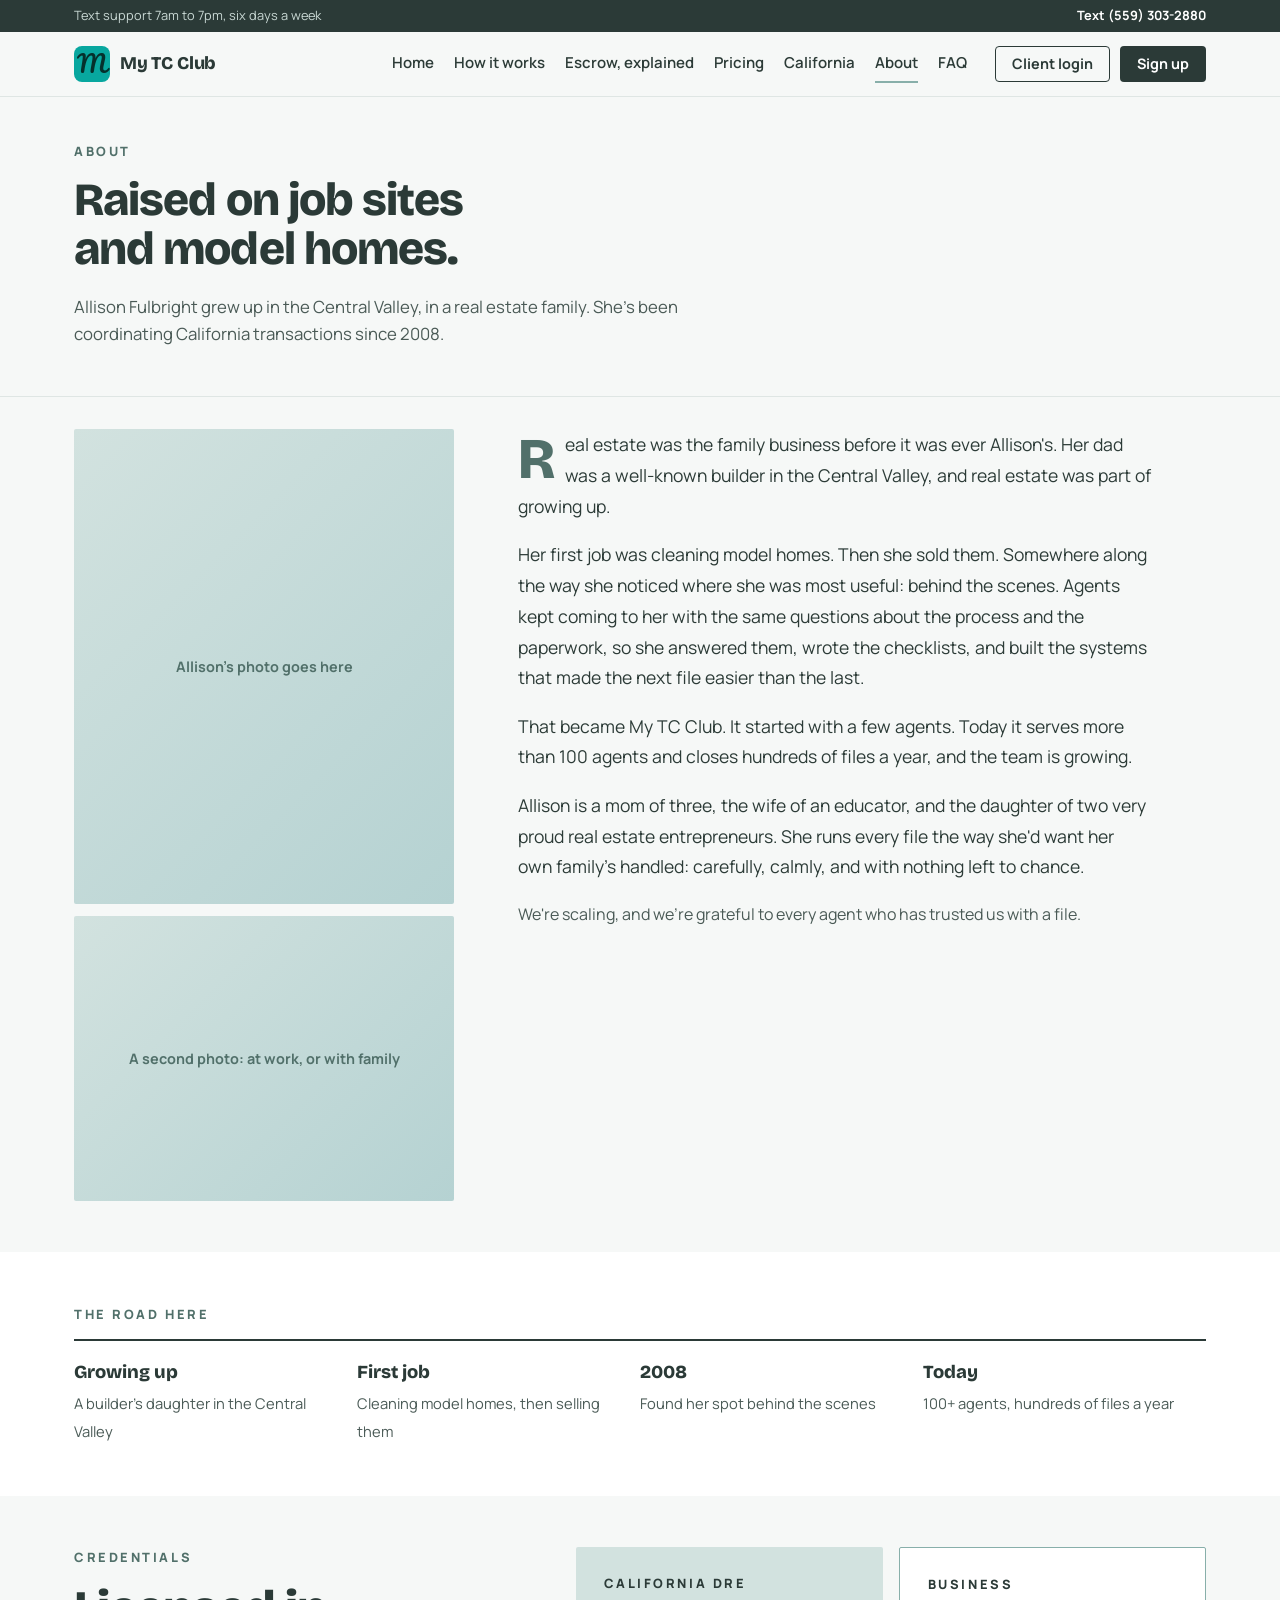
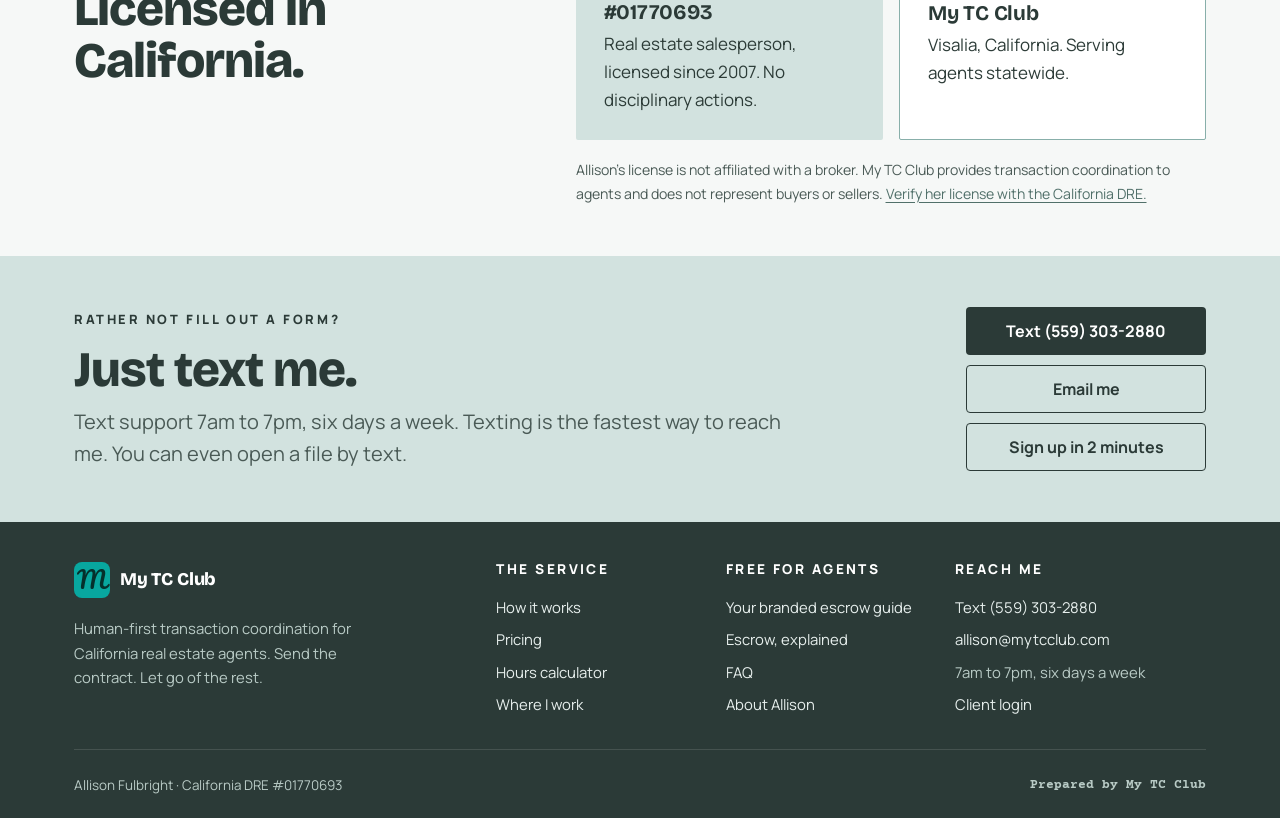
==== about.html @ 27456806 "My TC Club website (hidden from search until launch) Co-Authored-By: Claude Opus 5.5 <noreply@anthro" ====
<!doctype html>
<html lang="en">
<head>
<meta charset="utf-8">
<meta name="viewport" content="width=device-width,initial-scale=1">
<meta name="robots" content="noindex,nofollow" data-demo="remove-at-launch">
<title>Allison Fulbright, California Transaction Coordinator Since 2008 | My TC Club</title>
<meta name="description" content="Meet Allison Fulbright: Central Valley native, licensed California real estate salesperson (DRE #01770693), and transaction coordinator for 100+ agents since 2008.">
<link rel="canonical" href="https://www.mytcclub.com/about.html">
<link rel="icon" href="assets/favicon.svg" type="image/svg+xml">
<meta name="theme-color" content="#51706a">
<meta property="og:type" content="website">
<meta property="og:site_name" content="My TC Club">
<meta property="og:title" content="Allison Fulbright, California Transaction Coordinator Since 2008 | My TC Club">
<meta property="og:description" content="Meet Allison Fulbright: Central Valley native, licensed California real estate salesperson (DRE #01770693), and transaction coordinator for 100+ agents since 2008.">
<meta property="og:url" content="https://www.mytcclub.com/about.html">
<meta property="og:image" content="https://www.mytcclub.com/assets/og-image.jpg">
<meta property="og:image:alt" content="My TC Club, transaction coordination for California real estate agents">
<meta name="twitter:card" content="summary_large_image">
<meta name="geo.region" content="US-CA">
<meta name="geo.placename" content="Visalia, California">
<link rel="preconnect" href="https://fonts.googleapis.com"><link rel="preconnect" href="https://fonts.gstatic.com" crossorigin>
<link href="https://fonts.googleapis.com/css2?family=Bricolage+Grotesque:opsz,wght@12..96,700;12..96,800&family=Manrope:wght@400;500;600;700;800&family=Courier+Prime:wght@700&family=Pacifico&display=swap" rel="stylesheet">
<link rel="stylesheet" href="assets/site.css">
<style>
.bio{display:grid;grid-template-columns:minmax(0,380px) minmax(0,1fr);gap:clamp(28px,5vw,80px);align-items:start}
@media (max-width:820px){.bio{grid-template-columns:minmax(0,1fr)}.bio .photo{max-width:320px}}
.story p{font-size:1.1rem;line-height:1.75;max-width:36em}
.story p:first-child:first-letter{font:800 3.6rem/.85 "Bricolage Grotesque";float:left;margin:6px 10px 0 0;color:var(--slate)}
.chapters{display:grid;grid-template-columns:repeat(4,1fr);gap:0;border-top:2px solid var(--deep);margin-top:8px}
.chapters div{padding:20px 20px 0 0}
.chapters b{display:block;font:800 1.15rem/1.2 "Bricolage Grotesque";color:var(--deep);margin-bottom:6px}
.chapters span{font-size:.92rem;color:var(--muted)}
@media (max-width:760px){.chapters{grid-template-columns:1fr 1fr}}
@media (max-width:820px){.bio .photo + .photo{display:none}.bio .photo{max-width:220px}}
</style>
<script type="application/ld+json">{"@context": "https://schema.org", "@type": "Person", "name": "Allison Fulbright", "jobTitle": "Transaction Coordinator", "worksFor": {"@id": "https://www.mytcclub.com/#business"}, "homeLocation": {"@type": "Place", "name": "Visalia, California"}, "url": "https://www.mytcclub.com/about.html"}</script>
<script type="application/ld+json">{"@type": "BreadcrumbList", "itemListElement": [{"@type": "ListItem", "position": 1, "name": "Home", "item": "https://www.mytcclub.com/"}, {"@type": "ListItem", "position": 2, "name": "Allison Fulbright, California Transaction Coordinator Since 2008", "item": "https://www.mytcclub.com/about.html"}], "@context": "https://schema.org"}</script>
</head>
<body>

<div class="phero"><div class="wrap">
  <span class="eyebrow">About</span>
  <h1>Raised on job sites and model homes.</h1>
  <p class="lead">Allison Fulbright grew up in the Central Valley, in a real estate family. She's been coordinating California transactions since 2008.</p>
</div></div>

<section style="padding-top:32px">
  <div class="wrap bio">
    <div>
      <div class="photo">Allison's photo goes here</div>
      <div class="photo" style="aspect-ratio:4/3;margin-top:12px">A second photo: at work, or with family</div>
    </div>
    <div class="story">
      <p>Real estate was the family business before it was ever Allison's. Her dad was a well-known builder in the Central Valley, and real estate was part of growing up.</p>
      <p>Her first job was cleaning model homes. Then she sold them. Somewhere along the way she noticed where she was most useful: behind the scenes. Agents kept coming to her with the same questions about the process and the paperwork, so she answered them, wrote the checklists, and built the systems that made the next file easier than the last.</p>
      <p>That became My TC Club. It started with a few agents. Today it serves more than 100 agents and closes hundreds of files a year, and the team is growing.</p>
      <p>Allison is a mom of three, the wife of an educator, and the daughter of two very proud real estate entrepreneurs. She runs every file the way she'd want her own family's handled: carefully, calmly, and with nothing left to chance.</p>
      <p class="muted" style="font-size:1rem">We're scaling, and we're grateful to every agent who has trusted us with a file.</p>
    </div>
  </div>
</section>

<section class="s-white">
  <div class="wrap">
    <span class="eyebrow">The road here</span>
    <div class="chapters">
      <div><b>Growing up</b><span>A builder's daughter in the Central Valley</span></div>
      <div><b>First job</b><span>Cleaning model homes, then selling them</span></div>
      <div><b>2008</b><span>Found her spot behind the scenes</span></div>
      <div><b>Today</b><span>100+ agents, hundreds of files a year</span></div>
    </div>
  </div>
</section>

<section>
  <div class="wrap split">
    <div><span class="eyebrow">Credentials</span><h2>Licensed in California.</h2></div>
    <div>
      <div class="tiles">
        <div class="tile mist"><span class="eyebrow">California DRE</span><h3 class="js-dre">#01770693</h3><p>Real estate salesperson, licensed since 2007. No disciplinary actions.</p></div>
        <div class="tile white"><span class="eyebrow">Business</span><h3>My TC Club</h3><p>Visalia, California. Serving agents statewide.</p></div>
      </div>
      <p class="hint" style="margin-top:18px">Allison's license is not affiliated with a broker. My TC Club provides transaction coordination to agents and does not represent buyers or sellers. <a href="https://www2.dre.ca.gov/PublicASP/pplinfo.asp?License_id=01770693" target="_blank" rel="noopener">Verify her license with the California DRE.</a></p>
    </div>
  </div>
</section>

<script src="assets/config.js"></script><script src="assets/chrome.js"></script>
</body>
</html>
---- assets/site.css ----
/* My TC Club. Palette from Allison's updated Sample Info Sheet, 2026-10-02. */
:root{
  --slate:#51706a;   /* header block */
  --deep:#2b3a37;    /* close of escrow, darkest */
  --ink:#2c3b37;     /* text */
  --sea:#88afaa;     /* band, contingency */
  --aqua:#b5d2d2;    /* disclosures, escrow card */
  --mist:#d2e2df;    /* walk-through, buyer card */
  --taupe:#c6b9ad;   /* price block, earnest money */
  --sand:#e5dcd5;    /* listing card */
  --page:#f6f8f7;
  --white:#fff;
  --teal:#08a79f;    /* logo */
  --line:#dfe6e4;
  --muted:#4a5a56;
  --r:4px;
  --maxw:1180px;
}
*{box-sizing:border-box}
html{scroll-behavior:smooth}
body{margin:0;background:var(--page);color:var(--ink);font:400 17px/1.65 "Manrope",system-ui,sans-serif;-webkit-font-smoothing:antialiased;text-rendering:optimizeLegibility}
h1,h2,h3,h4{font-family:"Bricolage Grotesque","Manrope",sans-serif;line-height:1.05;margin:0 0 .45em;letter-spacing:-.02em;color:var(--deep)}
h1{font-size:clamp(2.3rem,5vw,4rem);font-weight:800}
h2{font-size:clamp(2rem,4.2vw,3.1rem);font-weight:800}
h3{font-size:1.3rem;font-weight:700;letter-spacing:-.01em}
h4{font-size:1.05rem;font-weight:700}
p{margin:0 0 1em}
a{color:var(--slate);text-underline-offset:3px}
img,svg{max-width:100%}
.wrap{max-width:var(--maxw);margin:0 auto;padding:0 24px}
@media (max-width:600px){.wrap{padding:0 16px}}
.eyebrow{display:block;font-size:.74rem;font-weight:800;letter-spacing:.2em;text-transform:uppercase;color:var(--slate);margin-bottom:1.1em}
.lead{font-size:clamp(1.08rem,1.6vw,1.25rem);line-height:1.6;color:var(--muted);max-width:36em}
.sig{font-family:"Courier Prime",ui-monospace,monospace;font-weight:700}
.muted{color:var(--muted)}
.tag{display:inline-block;background:var(--white);color:var(--deep);font-size:.7rem;font-weight:800;letter-spacing:.14em;text-transform:uppercase;padding:3px 8px;border-radius:2px}

/* ---------- header ---------- */
.mark{display:inline-grid;place-items:center;width:36px;height:36px;border-radius:8px;background:var(--teal);color:#05302c;font:400 24px/1 "Pacifico",cursive;padding-bottom:3px;flex:none}
.brand{display:flex;align-items:center;gap:10px;text-decoration:none;color:var(--deep);font:800 1.12rem/1 "Bricolage Grotesque",sans-serif;letter-spacing:-.01em}
.site-head{position:sticky;top:0;z-index:20;background:rgba(246,248,247,.92);backdrop-filter:saturate(1.4) blur(10px);border-bottom:1px solid var(--line)}
.site-head .bar{display:flex;align-items:center;gap:28px;height:64px;position:relative}
.topline{background:var(--deep);color:#c9d8d4;font-size:.8rem}
.topline .wrap{display:flex;justify-content:space-between;gap:12px;height:32px;align-items:center}
.topline a{color:#fff;font-weight:700;text-decoration:none}
@media (max-width:520px){.topline span{display:none}.topline .wrap{justify-content:center}}
.site-head nav{display:flex;gap:20px;margin-left:auto}
.site-head nav a{color:var(--ink);text-decoration:none;font-weight:600;font-size:.94rem;padding:6px 0;border-bottom:2px solid transparent}
.site-head nav a:hover,.site-head nav a.on{border-color:var(--sea)}
.site-head .acts{display:flex;gap:10px;align-items:center}
.menu-btn{display:none;background:none;border:0;padding:8px;cursor:pointer;margin-left:auto}
.menu-btn span{display:block;width:22px;height:2px;background:var(--deep);margin:5px 0}
@media (max-width:1100px){
  .site-head nav,.site-head .acts .login{display:none}
  .menu-btn{display:block}
  .site-head .acts{margin-left:0}
  body.menu-open .site-head nav{display:flex;flex-direction:column;position:absolute;top:64px;left:0;right:0;background:var(--page);padding:12px 24px 22px;border-bottom:1px solid var(--line);gap:4px}
  body.menu-open .site-head nav a{font-size:1.1rem;padding:10px 0}
}

/* ---------- buttons ---------- */
.btn{display:inline-flex;align-items:center;justify-content:center;gap:10px;padding:15px 24px;border-radius:var(--r);font:700 1rem/1 "Manrope",sans-serif;text-decoration:none;border:1.5px solid transparent;cursor:pointer;transition:background .15s,color .15s,border-color .15s;white-space:nowrap}
.btn-dark{background:var(--deep);color:#fff}
.btn-dark:hover{background:#1b2624}
.btn-taupe{background:var(--taupe);color:var(--deep)}
.btn-taupe:hover{background:#b8a99b}
.btn-line{border-color:var(--deep);color:var(--deep);background:transparent}
.btn-line:hover{background:var(--deep);color:#fff}
.btn-ghost{border-color:rgba(255,255,255,.55);color:#fff;background:transparent}
.btn-ghost:hover{background:#fff;color:var(--deep)}
.btn-sm{padding:10px 16px;font-size:.9rem}
.arrow:after{content:"\2192";font-weight:400}

/* ---------- blocks ---------- */
section{padding:clamp(40px,5vw,72px) 0}
.s-white{background:var(--white)}
.s-deep{background:var(--deep);color:#dfe9e6}
.s-deep h2,.s-deep h3{color:#fff}
.s-deep .eyebrow{color:var(--aqua)}
.s-deep .lead{color:#c4d4d0}
.s-slate{background:var(--slate);color:#eef4f2}
.s-slate h2,.s-slate h3{color:#fff}
.s-slate .eyebrow{color:var(--mist)}
.split{display:grid;grid-template-columns:5fr 7fr;gap:clamp(32px,6vw,96px);align-items:start}
.split.even{grid-template-columns:1fr 1fr}
.split.flip{grid-template-columns:7fr 5fr}
@media (max-width:900px){.split,.split.even,.split.flip{grid-template-columns:1fr}}
.rule{border:0;border-top:1px solid var(--line);margin:0}

/* page hero (inner pages) */
.phero{padding:clamp(28px,3.5vw,44px) 0 clamp(20px,2.5vw,32px);border-bottom:1px solid var(--line)}
.phero h1{font-size:clamp(2rem,3.6vw,3rem)}
.phero .lead{font-size:1.05rem}
.phero h1{max-width:13em}
.phero .lead{margin-top:10px}

/* home hero: the sheet's header block, at page scale */
.hero{display:grid;grid-template-columns:7fr 4fr}
.hero .a{background:var(--slate);color:#eef4f2;padding:clamp(40px,5vw,72px) clamp(20px,5vw,72px) clamp(36px,4vw,56px)}
.hero .a h1{color:#fff;max-width:9.5em}
.hero .a .eyebrow{color:var(--mist)}
.hero .a .lead{color:#e1ebe8;margin-bottom:34px}
.hero .b{background:var(--taupe);padding:clamp(28px,4vw,72px) clamp(20px,4vw,48px);display:flex;flex-direction:column;justify-content:flex-end;gap:22px}
.hero .b .eyebrow{color:#5c4f43;margin:0}
.bignum{font:800 clamp(2.8rem,5.5vw,4.4rem)/.95 "Bricolage Grotesque",sans-serif;color:var(--deep);letter-spacing:-.03em}
.hero .b p{margin:0;color:#3f3730;font-weight:600;max-width:17em}
.band{background:var(--sea);color:var(--deep)}
.band .wrap{display:flex;flex-wrap:wrap;justify-content:space-between;gap:10px 32px;padding-top:18px;padding-bottom:18px;font-size:.95rem}
.band b{font-weight:800}
@media (max-width:860px){.hero{grid-template-columns:1fr}}

/* stat row */
.stats{display:grid;grid-template-columns:repeat(4,1fr);border-top:1px solid var(--line);border-bottom:1px solid var(--line)}
.stats div{padding:28px 24px;border-left:1px solid var(--line)}
.stats div:first-child{border-left:0;padding-left:0}
.stats b{display:block;font:800 2.4rem/1 "Bricolage Grotesque",sans-serif;color:var(--deep);margin-bottom:8px}
.stats span{font-size:.92rem;color:var(--muted)}
@media (max-width:760px){.stats{grid-template-columns:1fr 1fr}.stats div:nth-child(3){border-left:0;padding-left:0}.stats div{border-top:1px solid var(--line)}.stats div:nth-child(-n+2){border-top:0}}

/* date chip, exactly the sheet */
.chip{display:inline-grid;place-items:center;align-content:center;width:58px;height:58px;border-radius:2px;color:#fff;font-family:"Bricolage Grotesque",sans-serif;line-height:1;flex:none}
.chip small{font-size:.66rem;font-weight:800;letter-spacing:.14em;margin-bottom:3px}
.chip b{font-size:1.5rem;font-weight:800}
.c1{background:var(--slate)}.c2{background:var(--taupe);color:var(--deep)}.c3{background:var(--aqua);color:var(--deep)}.c4{background:var(--sea);color:var(--deep)}.c5{background:var(--mist);color:var(--deep)}.c6{background:var(--deep)}

/* numbered steps */
.steps{list-style:none;margin:0;padding:0;counter-reset:s}
.steps li{display:grid;grid-template-columns:58px 1fr;gap:22px;padding:22px 0;border-top:1px solid var(--line)}
.steps li:last-child{border-bottom:1px solid var(--line)}
.steps h3{margin:4px 0 4px;font-size:1.2rem}
.steps p{margin:0;color:var(--muted)}
.s-deep .steps li,.s-slate .steps li{border-color:rgba(255,255,255,.14)}
.s-deep .steps p{color:#b9cbc6}

/* team-card look from the sheet */
.tile{padding:26px 28px;border-radius:2px}
.tile.mist{background:var(--mist)}.tile.sand{background:var(--sand)}.tile.aqua{background:var(--aqua)}.tile.white{background:#fff;border:1px solid var(--sea)}
.tile .eyebrow{color:var(--deep);opacity:.75;margin-bottom:.6em}
.tile h3{margin-bottom:.3em}
.tile p{margin:0}
.tiles{display:grid;grid-template-columns:1fr 1fr;gap:16px}
@media (max-width:700px){.tiles{grid-template-columns:1fr}}

/* the road (journey) */
.road{position:relative;margin-top:48px}
.road:before{content:"";position:absolute;left:28px;top:10px;bottom:10px;width:4px;background:repeating-linear-gradient(var(--taupe) 0 14px,transparent 14px 24px);border-radius:2px}
.stop{position:relative;display:grid;grid-template-columns:60px 1fr;gap:26px;padding:0 0 46px}
.stop:last-child{padding-bottom:0}
.stop .chip{position:relative;z-index:1;box-shadow:0 0 0 6px var(--page)}
.s-white .stop .chip{box-shadow:0 0 0 6px #fff}
.stop .when{font-size:.78rem;font-weight:800;letter-spacing:.16em;text-transform:uppercase;color:var(--slate);margin-bottom:6px}
.stop h3{font-size:1.45rem;margin-bottom:8px}
.stop .kid{font-size:1.12rem;color:var(--ink);margin:0 0 8px;max-width:34em}
.stop .real{font-size:.95rem;color:var(--muted);margin:0;max-width:40em}
.stop .real:before{content:"What that actually means: ";font-weight:700;color:var(--slate)}
.stop .who{display:flex;flex-wrap:wrap;gap:8px 18px;margin-top:12px;font-size:.88rem}
.stop .who span b{color:var(--deep)}

/* pricing */
.plans{display:grid;grid-template-columns:repeat(3,1fr);gap:0;border:1px solid var(--line);background:#fff}
.plan{padding:36px 32px;border-left:1px solid var(--line);display:flex;flex-direction:column}
.plan:first-child{border-left:0}
.plan.feature{background:var(--slate);color:#eef4f2}
.plan.feature h3,.plan.feature .price{color:#fff}
.plan.feature .eyebrow{color:var(--mist)}
.plan .price{font:800 3rem/1 "Bricolage Grotesque",sans-serif;color:var(--deep);margin:6px 0 4px;letter-spacing:-.02em}
.plan .per{font-size:.9rem;color:var(--muted);margin-bottom:18px}
.plan.feature .per{color:#d6e4e0}
.plan ul{list-style:none;padding:0;margin:0 0 26px;flex:1}
.plan li{padding:8px 0 8px 24px;position:relative;font-size:.96rem;border-top:1px solid var(--line)}
.plan.feature li{border-color:rgba(255,255,255,.18)}
.plan li:before{content:"";position:absolute;left:2px;top:15px;width:10px;height:6px;border-left:2px solid var(--sea);border-bottom:2px solid var(--sea);transform:rotate(-45deg)}
.plan.feature li:before{border-color:var(--aqua)}
@media (max-width:900px){.plans{grid-template-columns:1fr}.plan{border-left:0;border-top:1px solid var(--line)}.plan:first-child{border-top:0}}

/* faq */
.faq details{border-top:1px solid var(--line);padding:16px 0}
.faq details:last-child{border-bottom:1px solid var(--line)}
.faq summary{font:700 1.12rem/1.3 "Bricolage Grotesque",sans-serif;color:var(--deep);cursor:pointer;list-style:none;display:flex;justify-content:space-between;gap:20px}
.faq summary::-webkit-details-marker{display:none}
.faq summary:after{content:"+";font:400 1.6rem/1 "Manrope";color:var(--slate)}
.faq details[open] summary:after{content:"\2212"}
.faq details p{margin:12px 0 0;color:var(--muted);max-width:44em}
.faq details ul{margin:10px 0 2px;padding:10px 14px 10px 30px;background:#fff;border-left:3px solid var(--sea);font-size:.95rem;color:var(--ink)}
.faq details li{margin:3px 0}
.faq details[open] summary{color:var(--slate)}

/* forms */
label{display:block;font-weight:700;font-size:.9rem;margin:16px 0 7px;color:var(--deep)}
label .opt{font-weight:500;color:var(--muted)}
input,select,textarea{width:100%;padding:13px 14px;border:1.5px solid var(--line);border-radius:var(--r);font:inherit;font-size:16px;background:#fff;color:var(--ink)}
input:focus,select:focus,textarea:focus{outline:none;border-color:var(--slate);box-shadow:0 0 0 3px rgba(81,112,106,.15)}
.hint{font-size:.88rem;color:var(--muted);margin:8px 0 0}

/* quote */
.pull{font:700 clamp(1.6rem,3.4vw,2.5rem)/1.2 "Bricolage Grotesque",sans-serif;color:var(--deep);letter-spacing:-.015em;margin:0;max-width:20em}
.s-deep .pull,.s-slate .pull{color:#fff}

/* footer */
.site-foot{background:var(--deep);color:#b9cbc6;padding:48px 0 28px;font-size:.93rem}
.site-foot a{color:#e7efed;text-decoration:none}
.site-foot a:hover{text-decoration:underline}
.site-foot .cols{display:grid;grid-template-columns:2fr 1fr 1fr 1.3fr;gap:36px}
.site-foot h4{color:#fff;font-size:.78rem;letter-spacing:.18em;text-transform:uppercase;margin-bottom:14px;font-family:"Manrope",sans-serif;font-weight:800}
.site-foot ul{list-style:none;margin:0;padding:0}
.site-foot li{padding:4px 0}
.site-foot .brand{color:#fff}
.site-foot .legal{border-top:1px solid rgba(255,255,255,.12);margin-top:48px;padding-top:24px;display:flex;flex-wrap:wrap;justify-content:space-between;gap:12px;font-size:.84rem}
@media (max-width:860px){.site-foot .cols{grid-template-columns:1fr 1fr}}
@media (max-width:520px){.site-foot .cols{grid-template-columns:1fr}}

.demo-bar{background:var(--deep);color:#c9d8d4;font-size:.84rem;padding:9px 0}
.demo-bar b{color:#fff}
@media print{.site-head,.site-foot,.noprint,.demo-bar{display:none!important}body{background:#fff}}
.optional{display:inline-block;border:1px solid var(--sea);color:var(--slate);font-size:.7rem;font-weight:800;letter-spacing:.14em;text-transform:uppercase;padding:3px 8px;border-radius:2px;margin-bottom:14px}
.site-head nav a.mob{display:none}
@media (max-width:1100px){body.menu-open .site-head nav a.mob{display:block}}

/* contact strip on every page */
.contact-strip{background:var(--mist);padding:clamp(32px,4vw,52px) 0}
.contact-strip .wrap{display:grid;grid-template-columns:1fr auto;gap:32px;align-items:center}
.contact-strip h2{margin-bottom:.2em}
.contact-strip .lead{margin:0}
.cs-btns{display:flex;flex-direction:column;gap:10px;min-width:240px}
@media (max-width:760px){.contact-strip .wrap{grid-template-columns:1fr}.cs-btns{min-width:0}}

/* trusted-by marquee */
.trust{background:var(--sea);color:var(--deep);overflow:hidden;padding:16px 0;white-space:nowrap}
.trust .lbl{font-size:.72rem;font-weight:800;letter-spacing:.18em;text-transform:uppercase;padding:0 24px;display:inline-block}
.marq{display:inline-flex;gap:44px;animation:marq 40s linear infinite;padding-left:20px}
.marq span{font:800 1.05rem/1 "Bricolage Grotesque",sans-serif;opacity:.85}
.trust:hover .marq{animation-play-state:paused}
@keyframes marq{from{transform:translateX(0)}to{transform:translateX(-50%)}}
@media (prefers-reduced-motion:reduce){.marq{animation:none}}
.trustwrap{display:flex;align-items:center}
.trustwrap .lbl{flex:none;background:var(--sea);position:relative;z-index:1}
.trustwrap .rail{overflow:hidden;flex:1}

/* tabs (FAQ, how it works) */
.tabbar{display:flex;gap:8px;overflow-x:auto;scrollbar-width:none;margin-bottom:12px;-webkit-overflow-scrolling:touch}
.tabbar::-webkit-scrollbar{display:none}
.tabbar button{flex:none;background:#fff;border:1.5px solid var(--line);border-radius:999px;padding:10px 18px;margin:0 0 12px;font:800 .95rem "Manrope",sans-serif;color:var(--deep);cursor:pointer}
.tabbar button:hover{border-color:var(--slate)}
.tabbar button.on{background:var(--deep);border-color:var(--deep);color:#fff}
.tabpane{display:none}
.tabpane.on{display:block}

/* small facts row */
.facts{display:grid;grid-template-columns:repeat(4,1fr);gap:0;background:#fff;border:1px solid var(--line)}
.facts div{padding:22px 24px;border-left:1px solid var(--line)}
.facts div:first-child{border-left:0}
.facts b{display:block;font:800 1.9rem/1.05 "Bricolage Grotesque",sans-serif;color:var(--deep);margin-bottom:6px}
.facts span{font-size:.88rem;color:var(--muted)}
@media (max-width:760px){.facts{grid-template-columns:1fr 1fr}.facts div:nth-child(3){border-left:0}.facts div:nth-child(n+3){border-top:1px solid var(--line)}}

/* photo placeholder until Allison's photos arrive */
.photo{background:linear-gradient(135deg,var(--mist),var(--aqua));aspect-ratio:4/5;display:grid;place-items:center;color:var(--slate);font-weight:700;font-size:.9rem;text-align:center;padding:20px;border-radius:2px}

/* ---- designer QA pass, 2026-10-03 ---- */
section{padding:clamp(28px,4vw,56px) 0}
.split{gap:clamp(20px,4vw,64px)}
.eyebrow{font-size:.8rem}
.site-foot h4{font-size:.85rem}
.contact-strip .eyebrow,.tile .eyebrow{color:var(--deep)}
.hero .b .eyebrow{color:#3f3730}
h1,h2,h3{text-wrap:balance}
.lead,p{text-wrap:pretty}
.tabbar{margin-bottom:16px}
.faq details{padding:0}
.faq summary{padding:14px 0;min-height:44px;align-items:center}
.faq details[open]{padding-bottom:14px}
.site-foot{padding:40px 0 22px}
.site-foot .legal{margin-top:28px}
@media (max-width:860px){.hero .b{flex-direction:row;align-items:baseline;flex-wrap:wrap;gap:6px 14px;padding:18px 20px}.hero .b .bignum{font-size:2.2rem}}
@media (max-width:760px){.cs-btns{flex-direction:row;flex-wrap:wrap}.cs-btns .btn{flex:1 1 45%}.contact-strip{padding:28px 0}.contact-strip .wrap{gap:18px}}
@media (max-width:600px){
  .site-head{top:-32px}.site-head .bar{height:56px}
  body.menu-open .site-head nav{top:56px}
  .tabbar{flex-wrap:wrap;overflow:visible}.tabbar button{padding:9px 14px;font-size:.88rem;margin:0}
  .btn{white-space:normal;text-align:center;line-height:1.25}
}
@media (max-width:520px){
  .site-foot .cols{grid-template-columns:1fr 1fr;gap:20px 16px}
  .site-foot .cols>div:first-child{grid-column:1/-1}
  .site-foot{padding:32px 0 20px}.site-foot .legal{margin-top:24px}
  .site-foot li a{display:inline-block;padding:10px 0}
}
@media (max-width:520px){
  .site-foot .cols>div:nth-child(2),.site-foot .cols>div:nth-child(3){display:none}
  .site-foot .cols>div:first-child p{display:none}
  .site-foot li a{padding:8px 0}
  .contact-strip .lead{display:none}
  .contact-strip h2{font-size:1.6rem}
}

/* ---- accessibility ---- */
.skip{position:absolute;left:12px;top:-60px;z-index:100;background:var(--deep);color:#fff;padding:10px 16px;border-radius:var(--r);font-weight:700;text-decoration:none}
.skip:focus{top:12px}
:focus-visible{outline:3px solid var(--teal);outline-offset:2px}
.btn:focus-visible,.pill2:focus-visible,.choice:focus-visible,.tabbar button:focus-visible{outline:3px solid var(--teal);outline-offset:3px}
[tabindex="-1"]:focus{outline:none}
@media (prefers-reduced-motion:reduce){*{transition:none!important;scroll-behavior:auto!important}}
/* contrast fixes from axe audit */
.hero .a .eyebrow,.hero .a .lead,.s-slate .eyebrow,.s-slate .lead,.plan.feature .eyebrow,.plan.feature .per{color:#fff}
.tile .eyebrow{opacity:1}
.tile a{color:var(--deep)}
.marq span{opacity:1}
.chip small{color:inherit!important}
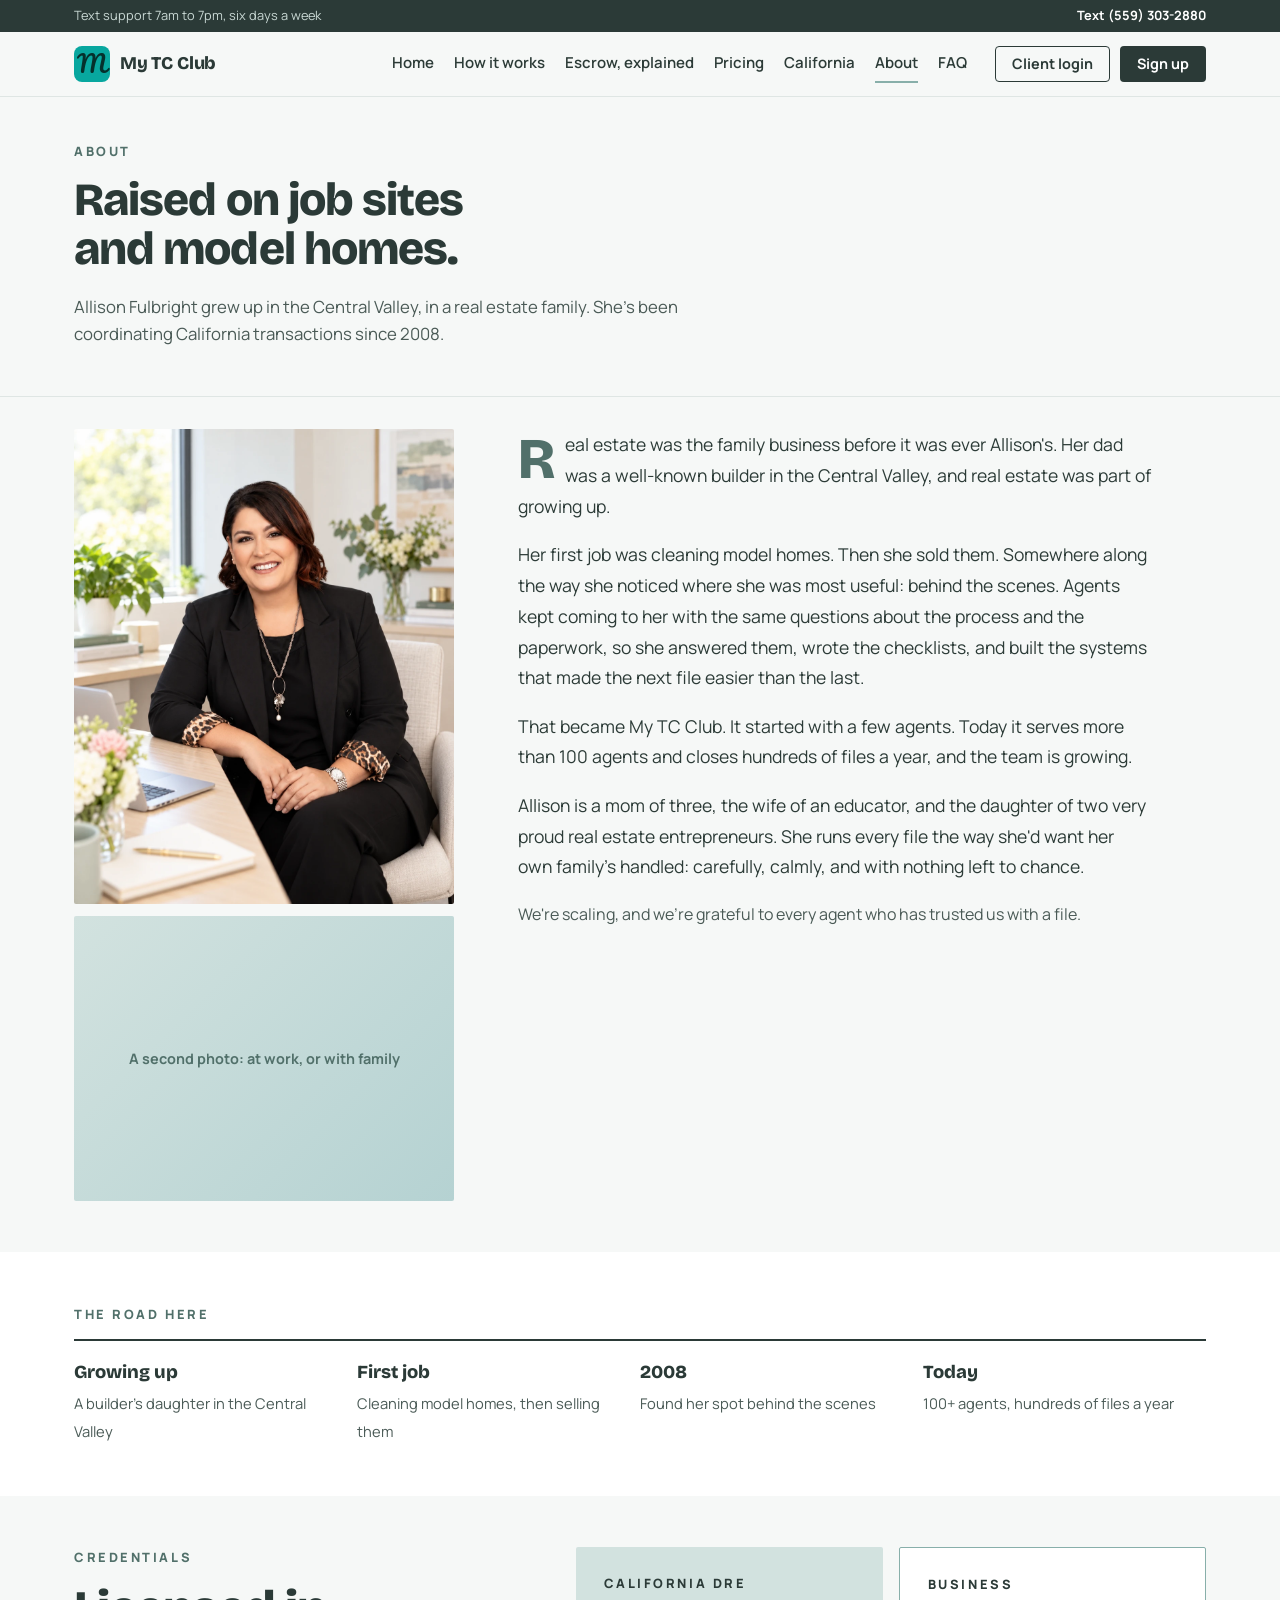
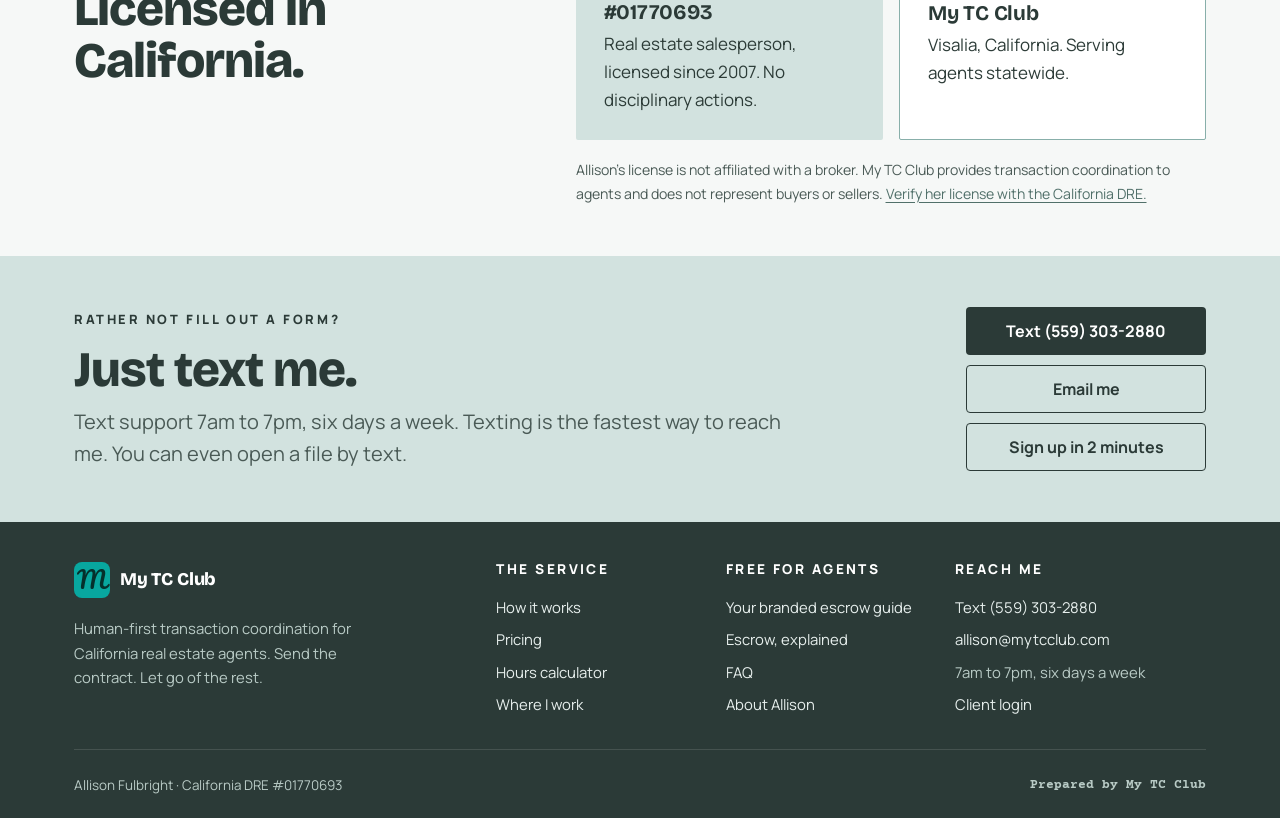
==== commit cc0fa25d: "Add Allison's photo to home and About pages Co-Authored-By: Claude Opus 5.5 <noreply@anthropic.com>" ====
--- a/about.html
+++ b/about.html
@@ -48,7 +48,7 @@
 <section style="padding-top:32px">
   <div class="wrap bio">
     <div>
-      <div class="photo">Allison's photo goes here</div>
+      <img class="photo" src="assets/allison.webp" alt="Allison Fulbright, owner of My TC Club" width="1122" height="1402">
       <div class="photo" style="aspect-ratio:4/3;margin-top:12px">A second photo: at work, or with family</div>
     </div>
     <div class="story">
--- a/assets/site.css
+++ b/assets/site.css
@@ -306,3 +306,4 @@
 .tile a{color:var(--deep)}
 .marq span{opacity:1}
 .chip small{color:inherit!important}
+img.photo{padding:0;object-fit:cover;width:100%;height:auto;display:block}
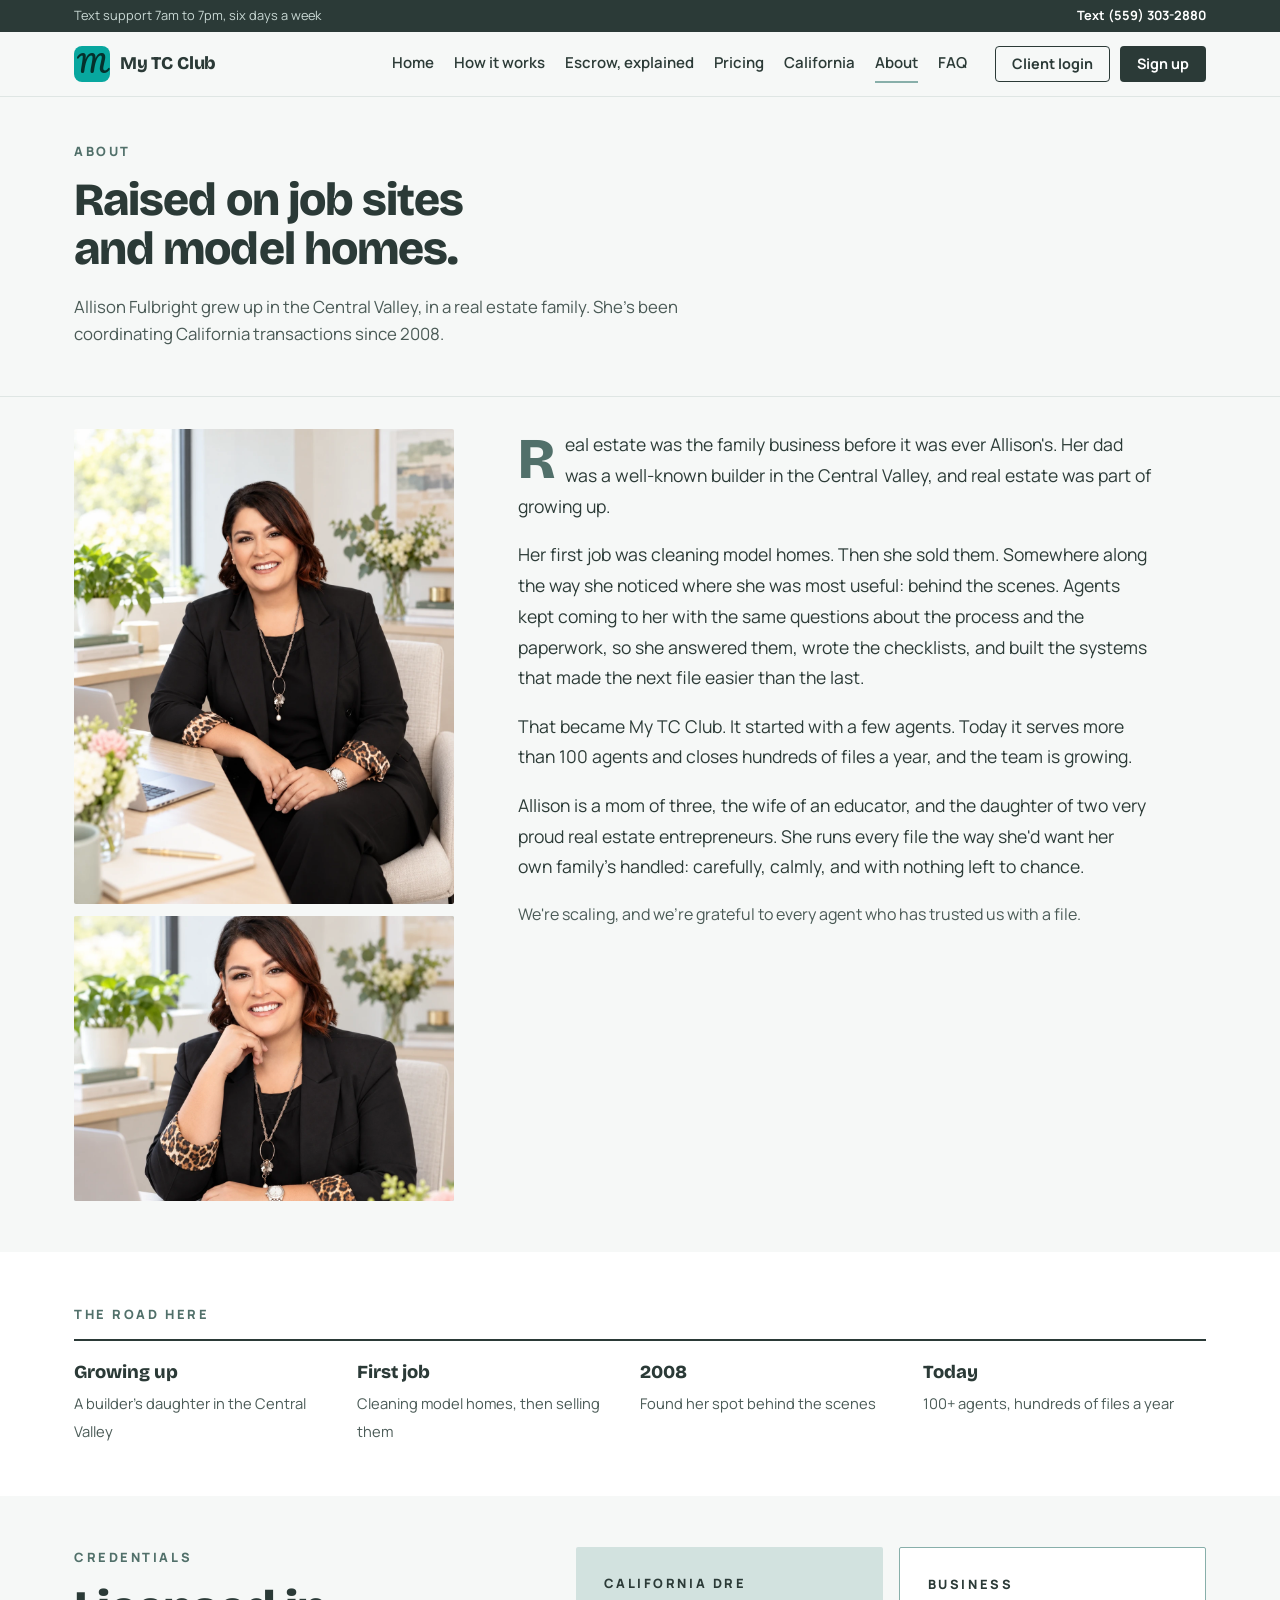
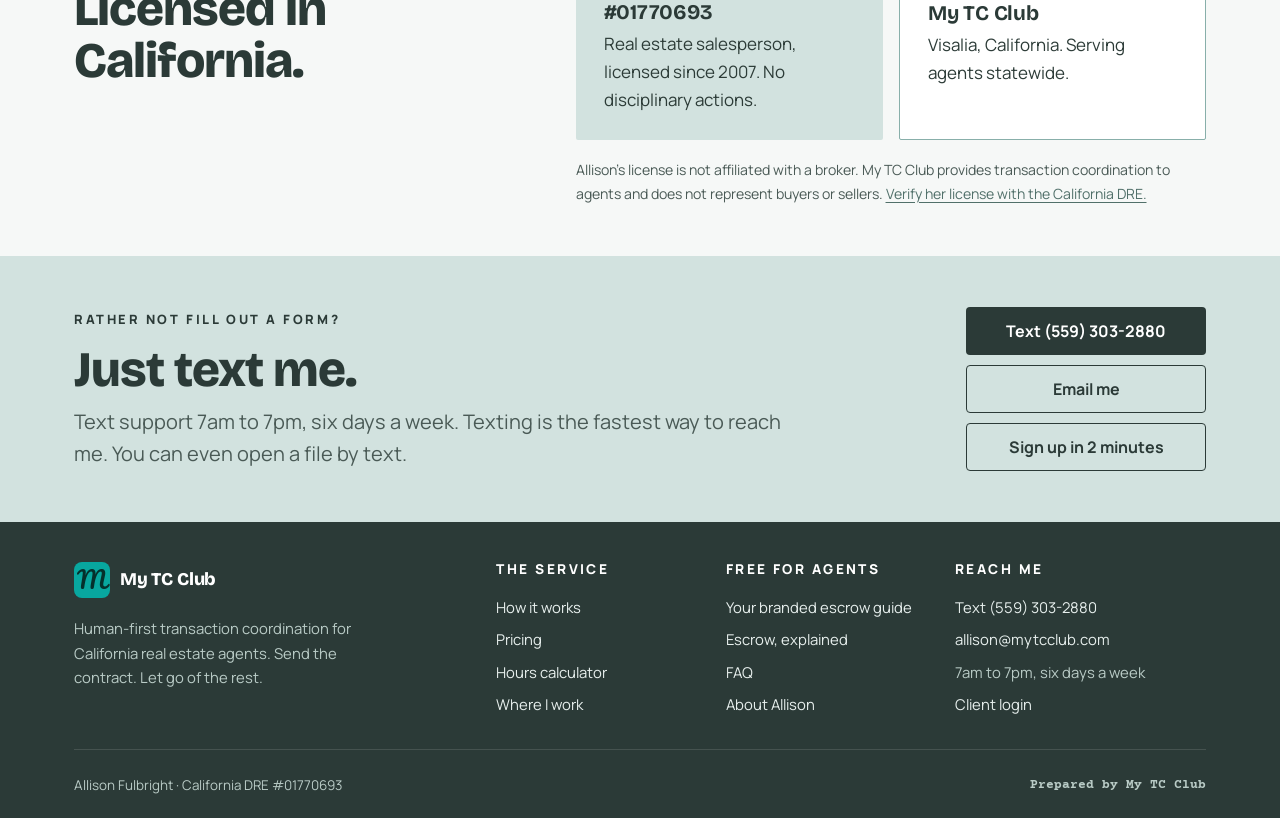
==== commit f81fc786: "Add two more photos of Allison Co-Authored-By: Claude Opus 5.5 <noreply@anthropic.com>" ====
--- a/about.html
+++ b/about.html
@@ -49,7 +49,7 @@
   <div class="wrap bio">
     <div>
       <img class="photo" src="assets/allison.webp" alt="Allison Fulbright, owner of My TC Club" width="1122" height="1402">
-      <div class="photo" style="aspect-ratio:4/3;margin-top:12px">A second photo: at work, or with family</div>
+      <img class="photo" src="assets/allison-desk.webp" alt="Allison at her desk" width="1122" height="1402" style="aspect-ratio:4/3;object-position:50% 30%;margin-top:12px">
     </div>
     <div class="story">
       <p>Real estate was the family business before it was ever Allison's. Her dad was a well-known builder in the Central Valley, and real estate was part of growing up.</p>
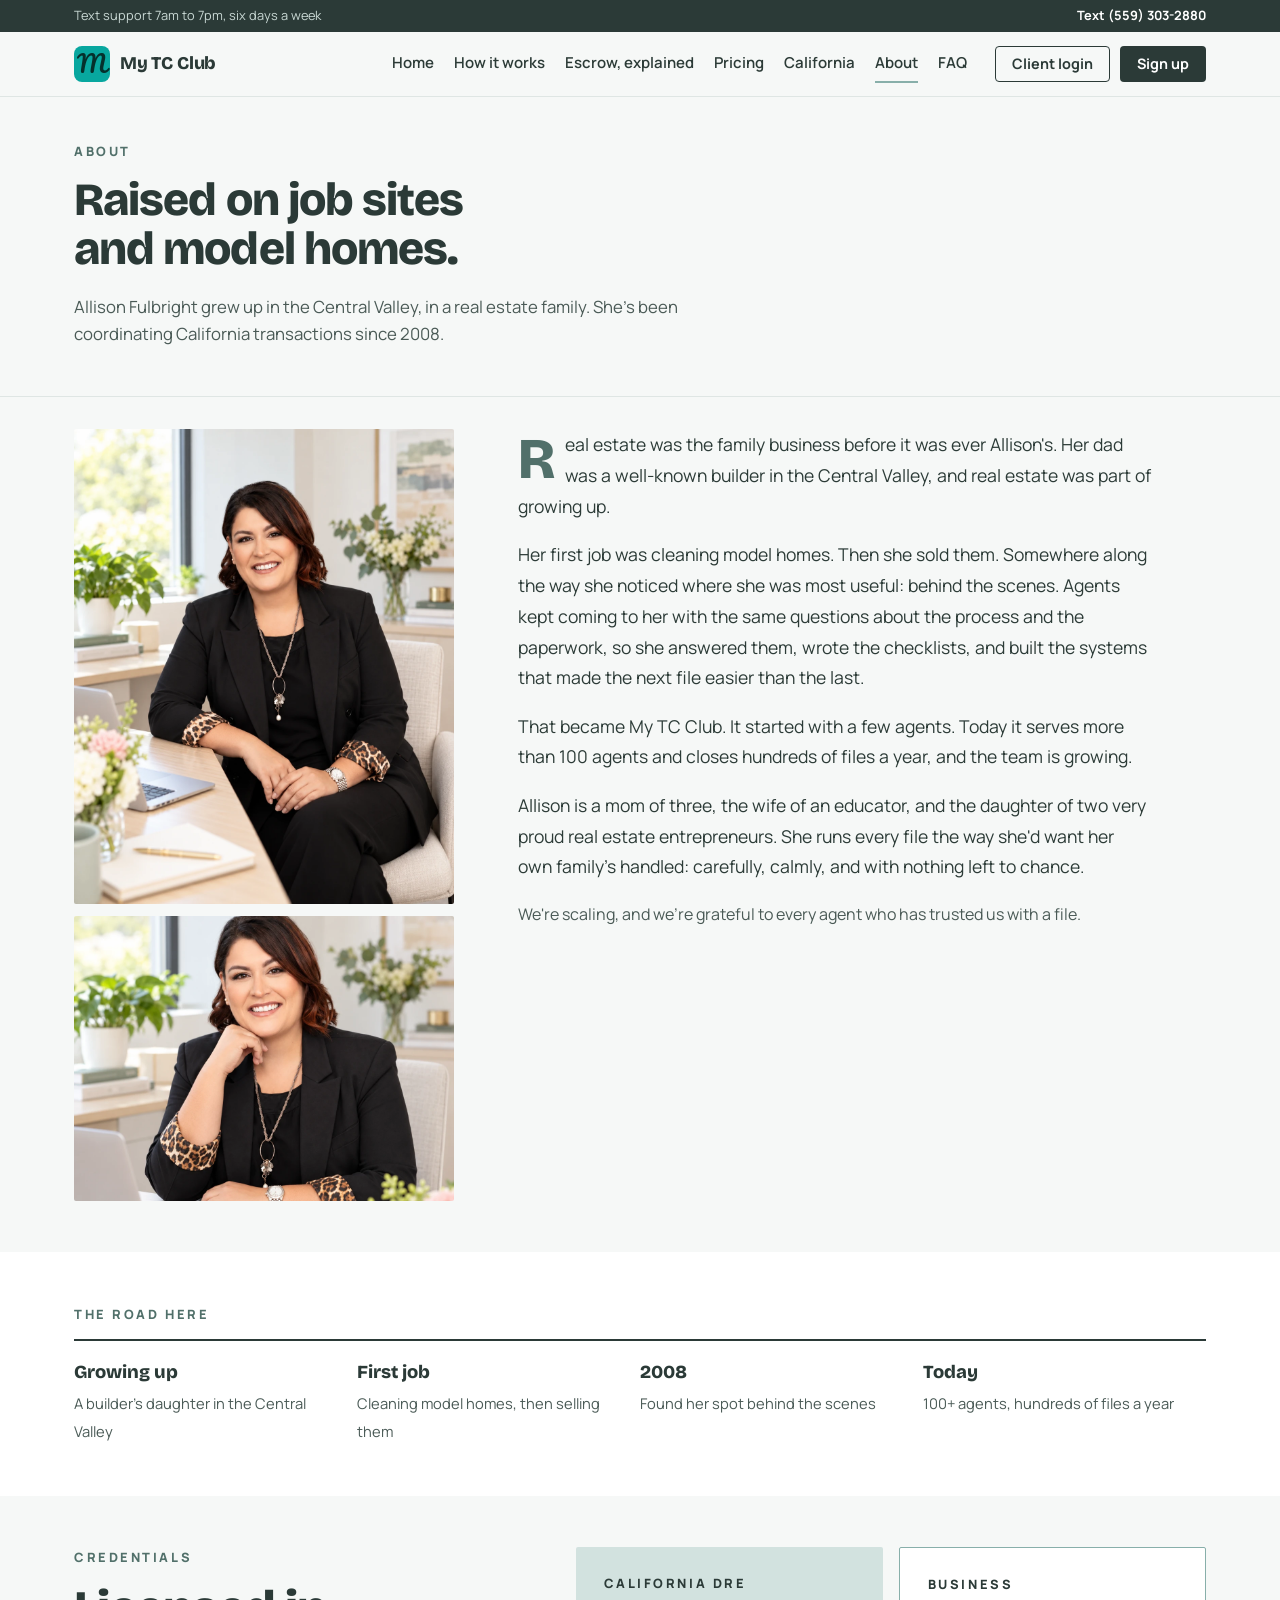
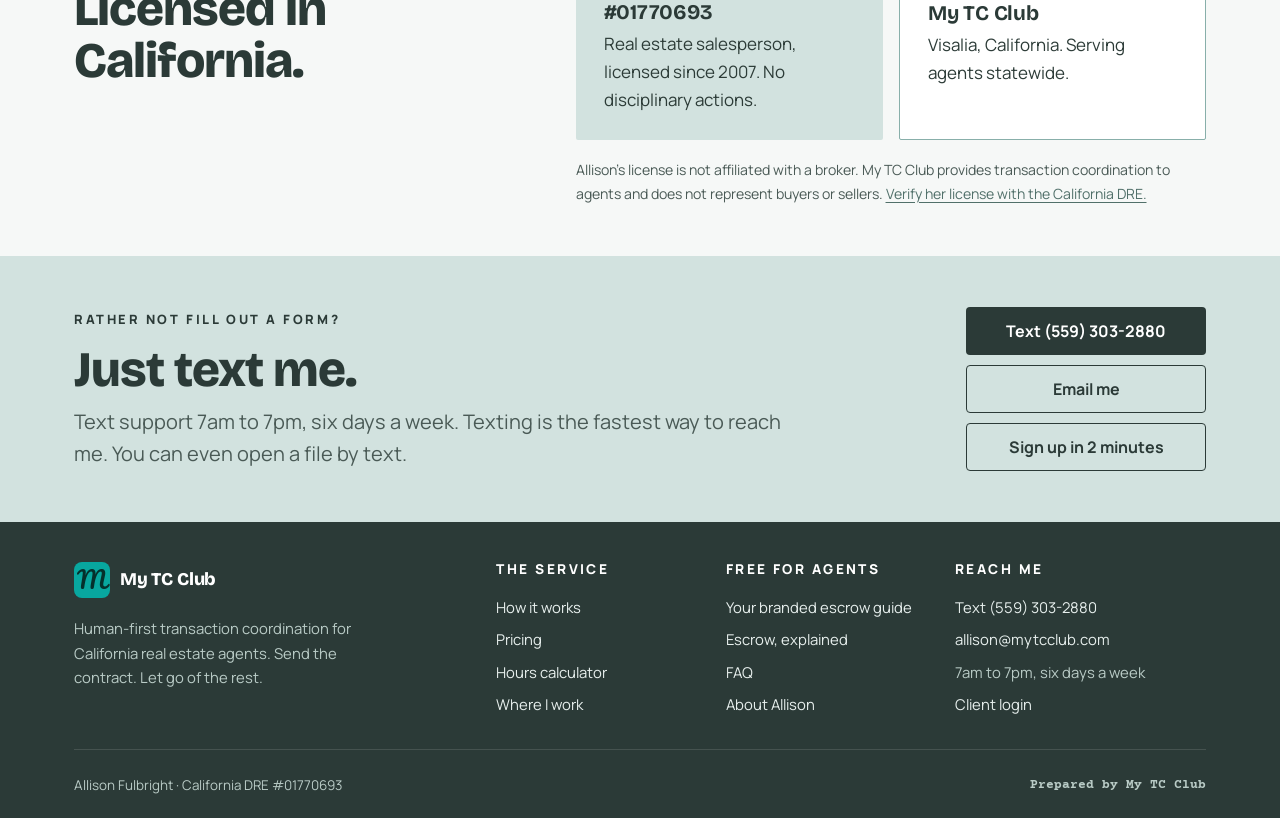
==== commit ae00d3c4: "Fix photo framing Co-Authored-By: Claude Opus 5.5 <noreply@anthropic.com>" ====
--- a/about.html
+++ b/about.html
@@ -48,8 +48,8 @@
 <section style="padding-top:32px">
   <div class="wrap bio">
     <div>
-      <img class="photo" src="assets/allison.webp" alt="Allison Fulbright, owner of My TC Club" width="1122" height="1402">
-      <img class="photo" src="assets/allison-desk.webp" alt="Allison at her desk" width="1122" height="1402" style="aspect-ratio:4/3;object-position:50% 30%;margin-top:12px">
+      <img class="photo" src="assets/allison.webp" alt="Allison Fulbright, owner of My TC Club" width="1122" height="1402" style="padding:0;object-fit:cover;width:100%;height:auto;display:block;background:none">
+      <img class="photo" src="assets/allison-desk.webp" alt="Allison at her desk" width="1122" height="1402" style="padding:0;object-fit:cover;width:100%;height:auto;display:block;background:none;aspect-ratio:4/3;object-position:50% 30%;margin-top:12px">
     </div>
     <div class="story">
       <p>Real estate was the family business before it was ever Allison's. Her dad was a well-known builder in the Central Valley, and real estate was part of growing up.</p>
